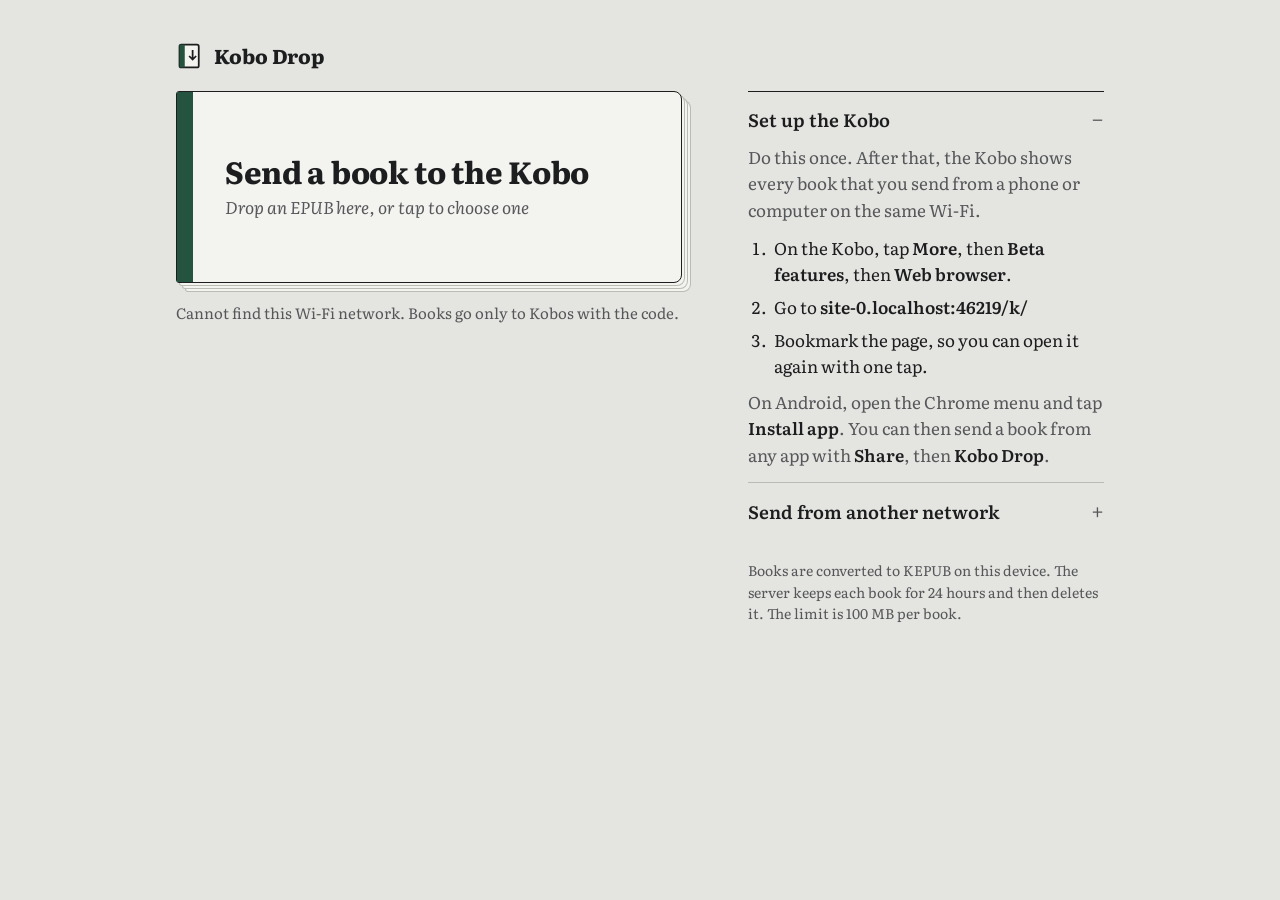
==== index.html @ 8c9ad4e5 "feat: receive EPUBs from the Android share sheet The manifest registers a share target. A service wo" ====
<!doctype html>
<html lang="en">
<head>
<meta charset="utf-8">
<meta name="viewport" content="width=device-width, initial-scale=1, viewport-fit=cover">
<title>Kobo Drop</title>
<meta name="description" content="Send EPUB books to a Kobo e-reader. They arrive as KEPUB.">
<meta name="theme-color" content="#E4E5E0">
<meta name="apple-mobile-web-app-capable" content="yes">
<meta name="mobile-web-app-capable" content="yes">
<meta name="apple-mobile-web-app-title" content="Kobo Drop">
<meta name="apple-mobile-web-app-status-bar-style" content="default">
<link rel="manifest" href="manifest.webmanifest">
<link rel="icon" href="icon.svg" type="image/svg+xml">
<link rel="apple-touch-icon" href="icon-180.png">
<link rel="preconnect" href="https://fonts.googleapis.com">
<link rel="preconnect" href="https://fonts.gstatic.com" crossorigin>
<link href="https://fonts.googleapis.com/css2?family=Literata:ital,opsz,wght@0,7..72,400;0,7..72,600;0,7..72,750;1,7..72,400&display=swap" rel="stylesheet">
<link rel="stylesheet" href="style.css?v=10">
</head>
<body>
<main>
  <header class="mark">
    <img src="icon.svg" alt="" width="28" height="28">
    <h1>Kobo Drop</h1>
  </header>

  <div class="send">
    <label class="book" id="drop">
      <input type="file" id="file" accept=".epub,application/epub+zip" multiple>
      <span class="book-title">Send a book to the Kobo</span>
      <span class="book-sub">Drop an EPUB here, or tap to choose one</span>
    </label>

    <p class="where" id="where">Looking for this Wi-Fi network.</p>

    <ol class="sent" id="sent" aria-live="polite"></ol>
  </div>

  <aside class="side">
    <details class="setup" id="setup">
      <summary><h2>Set up the Kobo</h2></summary>
      <p>Do this once. After that, the Kobo shows every book that you send from a phone or computer on the same Wi-Fi.</p>
      <ol class="steps">
        <li>On the Kobo, tap <b>More</b>, then <b>Beta features</b>, then <b>Web browser</b>.</li>
        <li>Go to <b class="addr" id="kobo-addr"></b></li>
        <li>Bookmark the page, so you can open it again with one tap.</li>
      </ol>
      <p>On Android, open the Chrome menu and tap <b>Install app</b>. You can then send a book from any app with <b>Share</b>, then <b>Kobo Drop</b>.</p>
    </details>

    <details class="setup away">
      <summary><h2>Send from another network</h2></summary>
      <p>On the Kobo page, tap <b>Use a code</b> and type <b class="code" id="code"></b></p>
      <p>Also use the code if the Wi-Fi network number here and on the Kobo page are not the same. A VPN, iCloud Private Relay, or mobile data can cause this.</p>
      <form id="code-form">
        <label for="code-input">Code from another phone or computer</label>
        <input id="code-input" autocomplete="off" autocapitalize="off" spellcheck="false" placeholder="abcd-efgh">
        <button type="submit">Use this code</button>
      </form>
    </details>

    <p class="fine">Books are converted to KEPUB on this device. The server keeps each book for 24 hours and then deletes it. The limit is 100 MB per book.</p>
  </aside>
</main>
<script src="wasm_exec.js"></script>
<script src="app.js?v=10"></script>
</body>
</html>
---- style.css ----
:root {
  --paper: #E4E5E0;
  --page: #F3F3EF;
  --ink: #1C1D1F;
  --ink-soft: #55575A;
  --edge: #B9BBB4;
  --plate: #24533F;
  --mark: #EFDB6B;
  --error: #9B2C1F;
  color-scheme: light;
}

* { box-sizing: border-box; }

body {
  margin: 0;
  background: var(--paper);
  color: var(--ink);
  font-family: "Literata", Georgia, serif;
  font-optical-sizing: auto;
  font-size: 1.0625rem;
  line-height: 1.55;
}

main {
  max-width: 60rem;
  margin: 0 auto;
  padding: max(1.25rem, env(safe-area-inset-top)) max(16px, env(safe-area-inset-right)) max(2.5rem, env(safe-area-inset-bottom)) max(16px, env(safe-area-inset-left));
}

@media (min-width: 860px) {
  main {
    display: grid;
    grid-template-columns: minmax(0, 1.45fr) minmax(0, 1fr);
    grid-template-rows: auto 1fr;
    column-gap: 3.5rem;
    padding-top: 2.5rem;
  }
  .mark { grid-column: 1 / -1; }
}

.side { margin-top: 2rem; }

@media (min-width: 860px) {
  .side { margin-top: 0; }
}

a { color: var(--plate); }

:focus-visible {
  outline: 3px solid var(--plate);
  outline-offset: 3px;
}

.mark {
  display: flex;
  align-items: center;
  gap: 0.6rem;
  margin-bottom: 1.25rem;
}

.mark h1 {
  margin: 0;
  font-size: 1.25rem;
  font-weight: 750;
  letter-spacing: -0.01em;
}

/* The drop target is drawn as a closed book: cover on the left, page edges on the right. */
.book {
  position: relative;
  display: flex;
  flex-direction: column;
  justify-content: center;
  min-height: 8.5rem;
  padding: 1.25rem 1.5rem 1.25rem 2.5rem;
  margin-right: 10px;
  background: var(--page);
  border: 1.5px solid var(--ink);
  border-radius: 3px 8px 8px 3px;
  box-shadow:
    3px 3px 0 -1px var(--page), 3px 3px 0 0 var(--edge),
    6px 6px 0 -1px var(--page), 6px 6px 0 0 var(--edge),
    9px 9px 0 -1px var(--page), 9px 9px 0 0 var(--edge);
  cursor: pointer;
}

@media (min-width: 860px) {
  .book { min-height: 12rem; padding-left: 3rem; }
}

.book::before {
  content: "";
  position: absolute;
  inset: 0 auto 0 0;
  width: 1rem;
  background: var(--plate);
  border-radius: 1px 0 0 1px;
}

.book:hover .book-title,
.book.over .book-title { text-decoration: underline; text-decoration-thickness: 2px; text-underline-offset: 5px; }

.book.over { background: #FBFBF7; }

.book:focus-within { outline: 3px solid var(--plate); outline-offset: 5px; }

.book input {
  position: absolute;
  width: 1px;
  height: 1px;
  opacity: 0;
}

.book-title {
  font-size: clamp(1.45rem, 6vw, 1.9rem);
  font-weight: 750;
  line-height: 1.15;
  letter-spacing: -0.01em;
}

.book-sub {
  margin-top: 0.3rem;
  color: var(--ink-soft);
  font-style: italic;
}

.where {
  margin: 1.1rem 10px 0 0;
  color: var(--ink-soft);
  font-size: 0.9375rem;
}

.where b { color: var(--ink); font-weight: 600; }

.sent {
  list-style: none;
  padding: 0;
  margin: 1.25rem 0 0;
}

.sent:empty { display: none; }

.sent li {
  display: grid;
  grid-template-columns: 3rem minmax(0, 1fr);
  grid-template-areas: "cover title" "cover author" "cover state";
  align-content: start;
  column-gap: 0.9rem;
  padding: 0.75rem 0;
  border-bottom: 1px solid var(--edge);
}

.sent li:first-child { border-top: 1px solid var(--edge); }

.sent .cover {
  grid-area: cover;
  width: 3rem;
  height: 4.5rem;
  object-fit: cover;
  border: 1px solid var(--ink);
  border-radius: 1px 3px 3px 1px;
  background: var(--plate);
}

.sent .title {
  grid-area: title;
  font-weight: 600;
  line-height: 1.3;
  overflow-wrap: anywhere;
}

.sent .author {
  grid-area: author;
  color: var(--ink-soft);
  font-size: 0.9375rem;
}

.sent .line {
  grid-area: state;
  display: flex;
  flex-wrap: wrap;
  align-items: baseline;
  gap: 0.25rem 0.9rem;
  margin-top: 0.2rem;
}

.sent .state {
  font-size: 0.9375rem;
  color: var(--ink-soft);
}

.sent .remove {
  font: inherit;
  font-size: 0.9375rem;
  color: var(--ink-soft);
  background: none;
  border: 0;
  padding: 0;
  text-decoration: underline;
  text-underline-offset: 3px;
  cursor: pointer;
}

.sent .removed .title,
.sent .removed .cover { opacity: 0.45; }

.sent .done .state {
  color: var(--ink);
  background: linear-gradient(transparent 55%, var(--mark) 55%);
  padding: 0 0.15em;
}

.sent .failed .state { color: var(--error); }

.setup {
  border-top: 1.5px solid var(--ink);
  padding: 0.9rem 0;
}

.setup + .setup { border-top-width: 1px; border-top-color: var(--edge); }

.setup summary {
  cursor: pointer;
  list-style: none;
  display: flex;
  justify-content: space-between;
  align-items: baseline;
}

.setup summary::-webkit-details-marker { display: none; }

.setup summary::after {
  content: "+";
  font-size: 1.4rem;
  line-height: 1;
  color: var(--ink-soft);
}

.setup[open] summary::after { content: "\2212"; }

.setup h2 {
  display: inline;
  font-size: 1.125rem;
  font-weight: 600;
  margin: 0;
}

.setup p { margin: 0.6rem 0 0; color: var(--ink-soft); }

.steps {
  margin: 0.75rem 0 0;
  padding-left: 1.4rem;
}

.steps li { margin-bottom: 0.4rem; padding-left: 0.25rem; }

.steps b, .setup p b { font-weight: 600; color: var(--ink); }

.addr { overflow-wrap: anywhere; }

.code {
  display: inline-block;
  font-size: 1.35rem;
  letter-spacing: 0.08em;
  padding: 0 0.35rem;
  background: var(--page);
  border: 1px solid var(--edge);
  border-radius: 4px;
}

.away form {
  display: flex;
  flex-wrap: wrap;
  gap: 0.5rem;
  margin-top: 1rem;
}

.away label { flex-basis: 100%; color: var(--ink-soft); font-size: 0.9375rem; }

.away input,
.away button {
  font: inherit;
  padding: 0.5rem 0.75rem;
  border-radius: 4px;
  border: 1.5px solid var(--ink);
}

.away input { background: var(--page); flex: 1 1 10rem; min-width: 0; }

.away button {
  background: var(--ink);
  color: var(--paper);
  cursor: pointer;
}

.fine {
  margin: 1.25rem 0 0;
  font-size: 0.875rem;
  color: var(--ink-soft);
}

.sent .author:empty { display: none; }

.sent .failed .cover { background: var(--edge); border-color: var(--edge); }
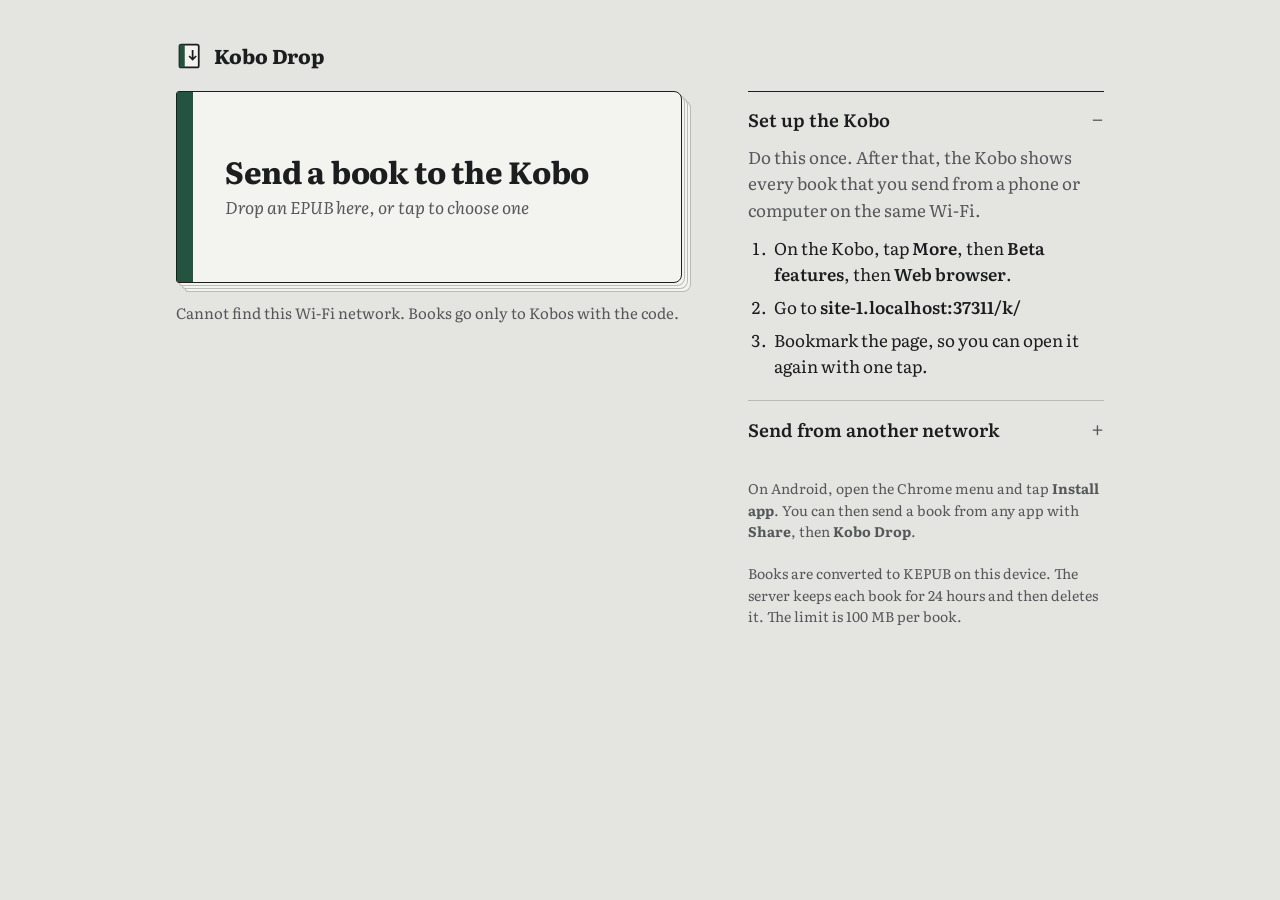
==== commit c053368a: "fix: issues from a full code review, and a README for visitors - Worker: download names with non-Lat" ====
--- a/index.html
+++ b/index.html
@@ -16,7 +16,7 @@
 <link rel="preconnect" href="https://fonts.googleapis.com">
 <link rel="preconnect" href="https://fonts.gstatic.com" crossorigin>
 <link href="https://fonts.googleapis.com/css2?family=Literata:ital,opsz,wght@0,7..72,400;0,7..72,600;0,7..72,750;1,7..72,400&display=swap" rel="stylesheet">
-<link rel="stylesheet" href="style.css?v=10">
+<link rel="stylesheet" href="style.css?v=11">
 </head>
 <body>
 <main>
@@ -46,7 +46,6 @@
         <li>Go to <b class="addr" id="kobo-addr"></b></li>
         <li>Bookmark the page, so you can open it again with one tap.</li>
       </ol>
-      <p>On Android, open the Chrome menu and tap <b>Install app</b>. You can then send a book from any app with <b>Share</b>, then <b>Kobo Drop</b>.</p>
     </details>
 
     <details class="setup away">
@@ -60,10 +59,12 @@
       </form>
     </details>
 
+    <p class="fine">On Android, open the Chrome menu and tap <b>Install app</b>. You can then send a book from any app with <b>Share</b>, then <b>Kobo Drop</b>.</p>
+
     <p class="fine">Books are converted to KEPUB on this device. The server keeps each book for 24 hours and then deletes it. The limit is 100 MB per book.</p>
   </aside>
 </main>
 <script src="wasm_exec.js"></script>
-<script src="app.js?v=10"></script>
+<script src="app.js?v=11"></script>
 </body>
 </html>
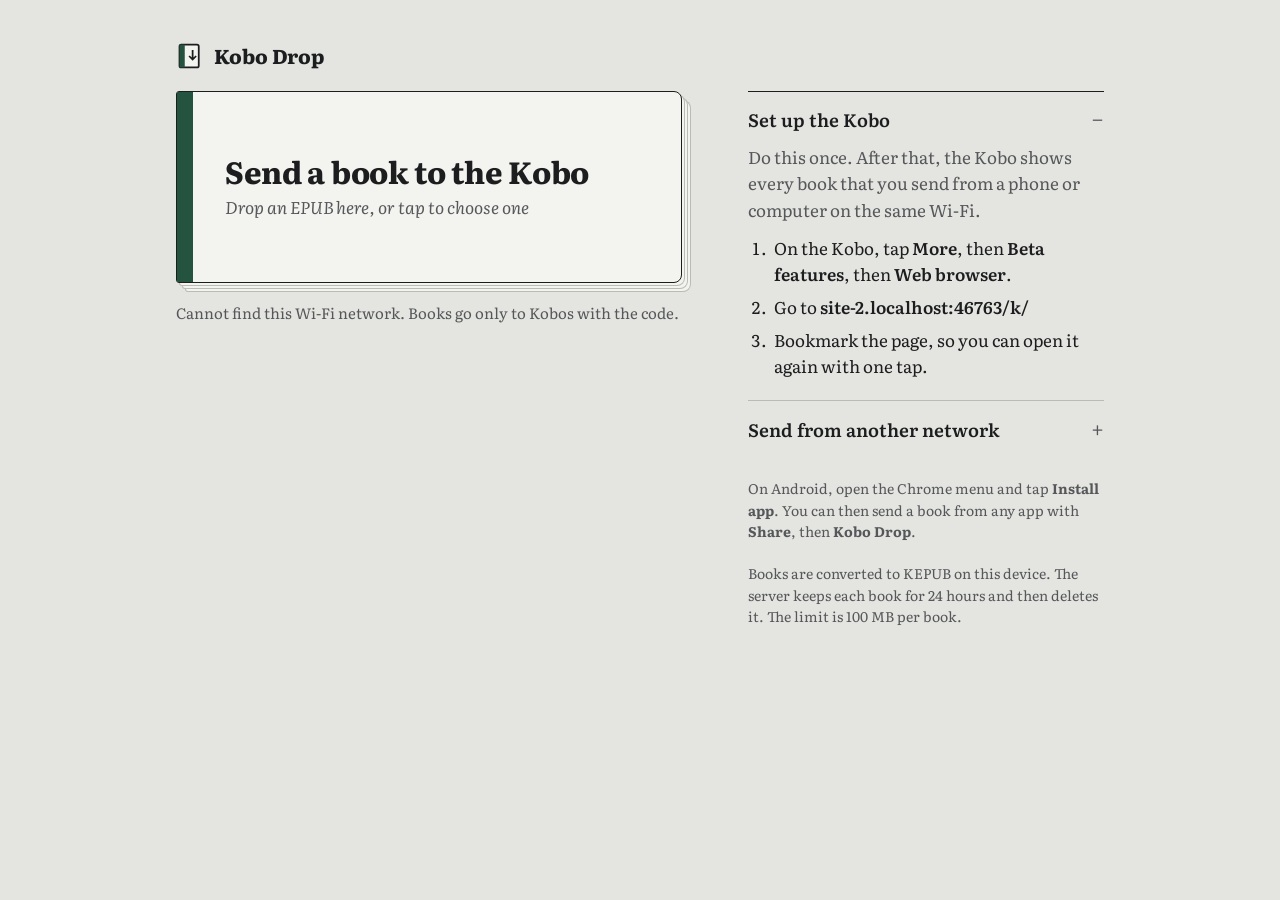
==== commit 26741891: "fix: retry uploads after a network drop A part or record request that fails with no response or a 5x" ====
--- a/index.html
+++ b/index.html
@@ -16,7 +16,7 @@
 <link rel="preconnect" href="https://fonts.googleapis.com">
 <link rel="preconnect" href="https://fonts.gstatic.com" crossorigin>
 <link href="https://fonts.googleapis.com/css2?family=Literata:ital,opsz,wght@0,7..72,400;0,7..72,600;0,7..72,750;1,7..72,400&display=swap" rel="stylesheet">
-<link rel="stylesheet" href="style.css?v=11">
+<link rel="stylesheet" href="style.css?v=12">
 </head>
 <body>
 <main>
@@ -65,6 +65,6 @@
   </aside>
 </main>
 <script src="wasm_exec.js"></script>
-<script src="app.js?v=11"></script>
+<script src="app.js?v=12"></script>
 </body>
 </html>
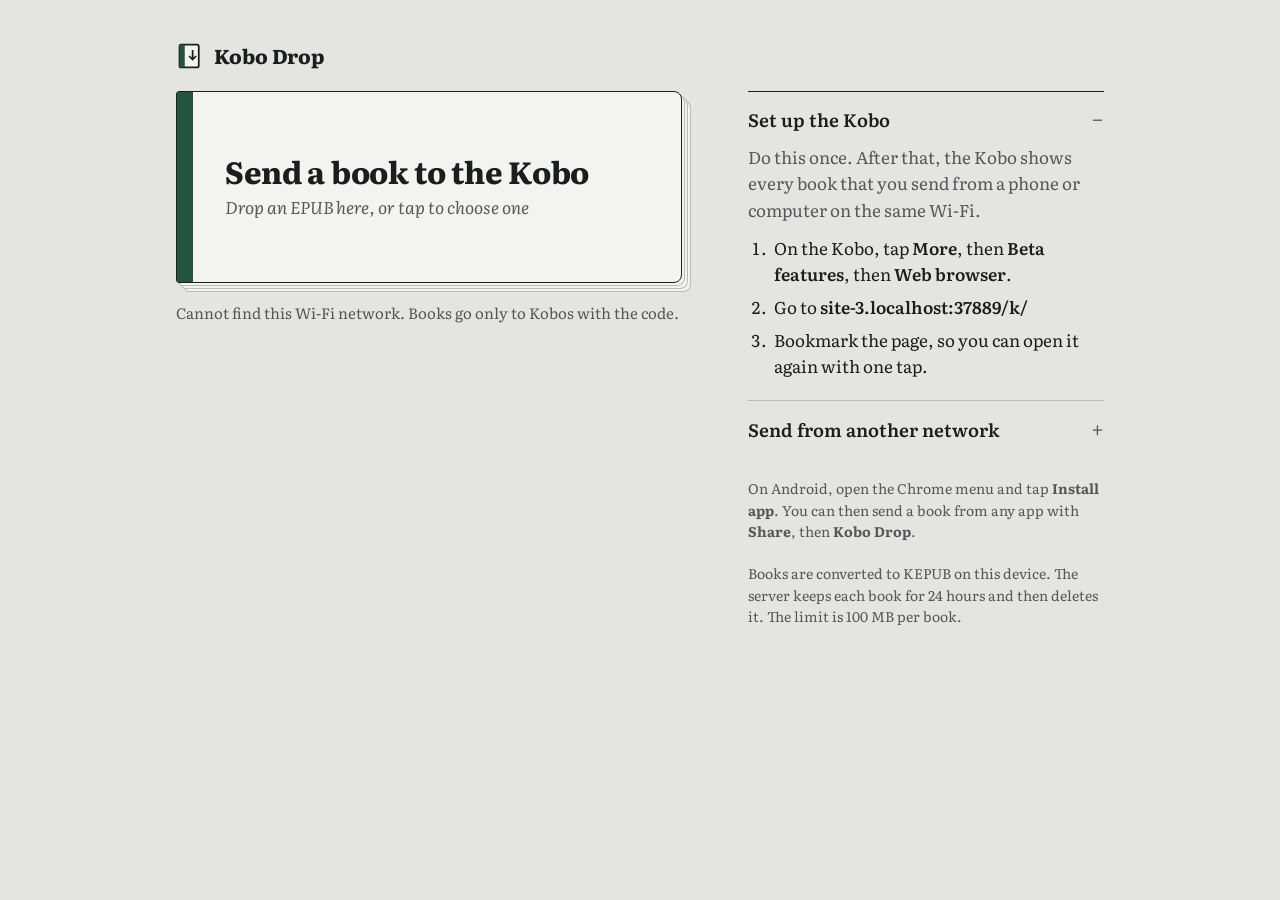
==== commit b0087d34: "feat: clean book titles and add missing covers The send page strips download-site junk (z-library, A" ====
--- a/index.html
+++ b/index.html
@@ -16,7 +16,7 @@
 <link rel="preconnect" href="https://fonts.googleapis.com">
 <link rel="preconnect" href="https://fonts.gstatic.com" crossorigin>
 <link href="https://fonts.googleapis.com/css2?family=Literata:ital,opsz,wght@0,7..72,400;0,7..72,600;0,7..72,750;1,7..72,400&display=swap" rel="stylesheet">
-<link rel="stylesheet" href="style.css?v=12">
+<link rel="stylesheet" href="style.css?v=13">
 </head>
 <body>
 <main>
@@ -65,6 +65,7 @@
   </aside>
 </main>
 <script src="wasm_exec.js"></script>
-<script src="app.js?v=12"></script>
+<script src="names.js?v=13"></script>
+<script src="app.js?v=13"></script>
 </body>
 </html>
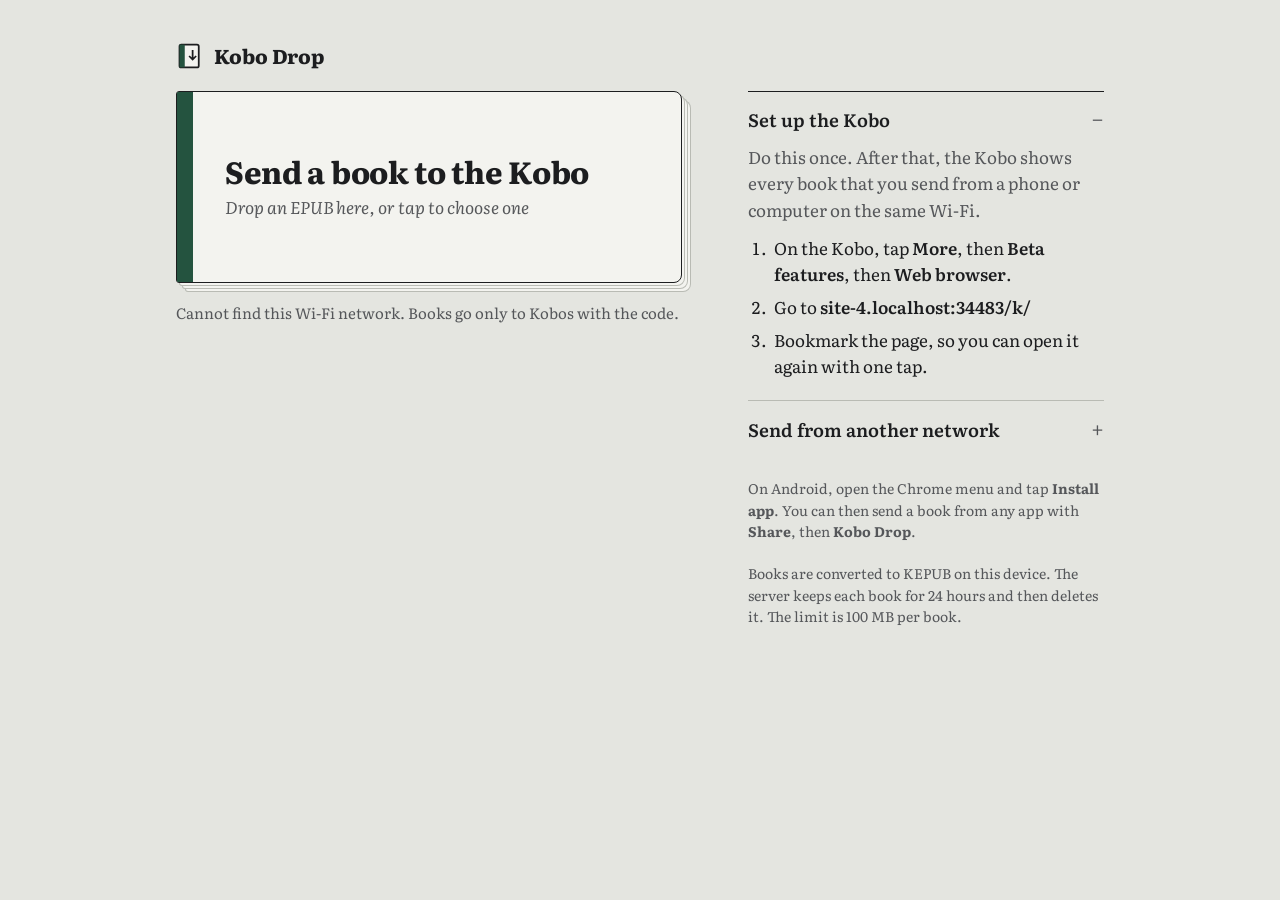
==== commit df6f2142: "fix: declare a guessed cover so the Kobo library shows it Many EPUB 2 books ship a cover image witho" ====
--- a/index.html
+++ b/index.html
@@ -16,7 +16,7 @@
 <link rel="preconnect" href="https://fonts.googleapis.com">
 <link rel="preconnect" href="https://fonts.gstatic.com" crossorigin>
 <link href="https://fonts.googleapis.com/css2?family=Literata:ital,opsz,wght@0,7..72,400;0,7..72,600;0,7..72,750;1,7..72,400&display=swap" rel="stylesheet">
-<link rel="stylesheet" href="style.css?v=13">
+<link rel="stylesheet" href="style.css?v=14">
 </head>
 <body>
 <main>
@@ -65,7 +65,7 @@
   </aside>
 </main>
 <script src="wasm_exec.js"></script>
-<script src="names.js?v=13"></script>
-<script src="app.js?v=13"></script>
+<script src="names.js?v=14"></script>
+<script src="app.js?v=14"></script>
 </body>
 </html>
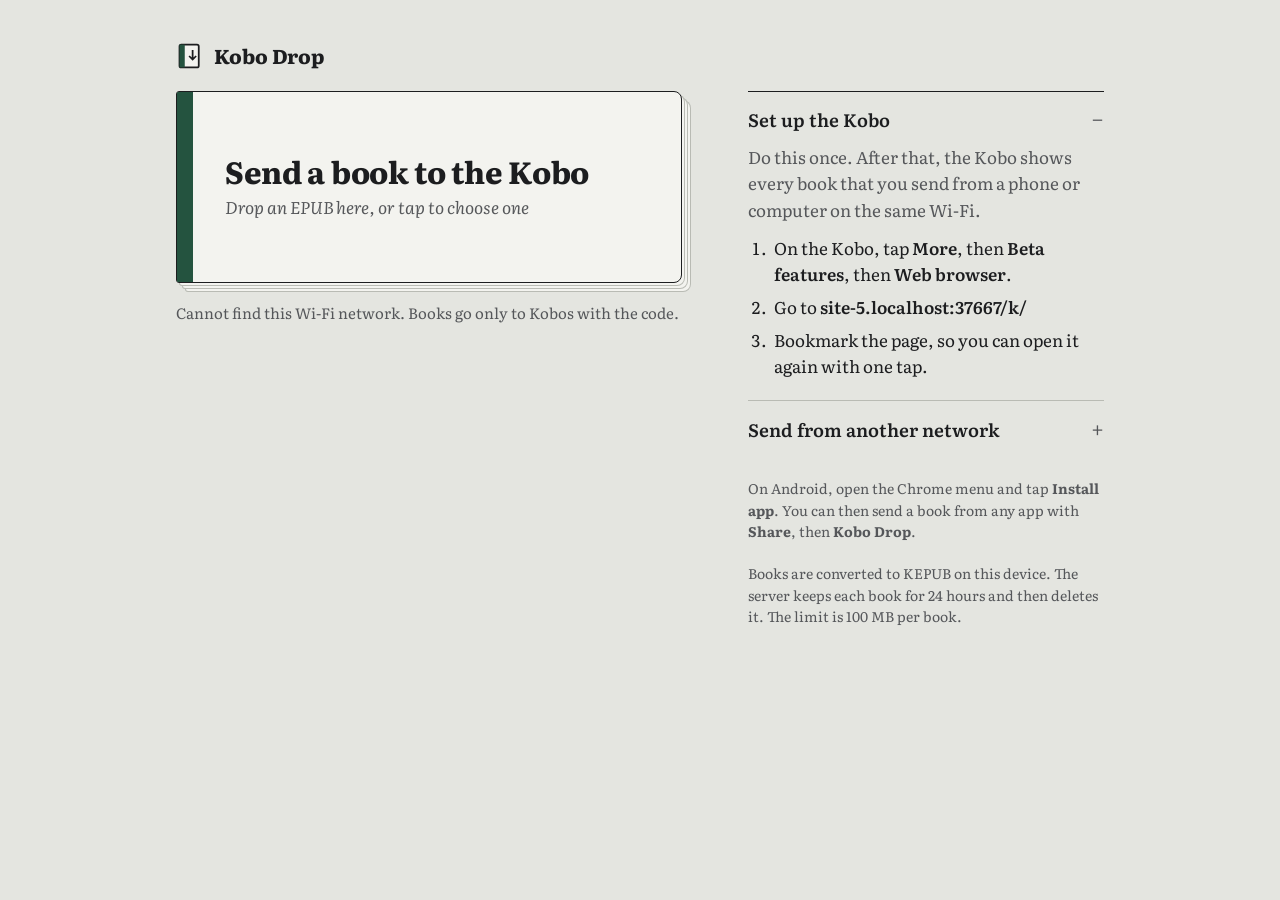
==== commit f8f3f57a: "fix: issues from the final code review - Worker: /list no longer exposes the channels a book went to" ====
--- a/index.html
+++ b/index.html
@@ -16,7 +16,7 @@
 <link rel="preconnect" href="https://fonts.googleapis.com">
 <link rel="preconnect" href="https://fonts.gstatic.com" crossorigin>
 <link href="https://fonts.googleapis.com/css2?family=Literata:ital,opsz,wght@0,7..72,400;0,7..72,600;0,7..72,750;1,7..72,400&display=swap" rel="stylesheet">
-<link rel="stylesheet" href="style.css?v=14">
+<link rel="stylesheet" href="style.css?v=16">
 </head>
 <body>
 <main>
@@ -65,7 +65,7 @@
   </aside>
 </main>
 <script src="wasm_exec.js"></script>
-<script src="names.js?v=14"></script>
-<script src="app.js?v=14"></script>
+<script src="names.js?v=16"></script>
+<script src="app.js?v=16"></script>
 </body>
 </html>
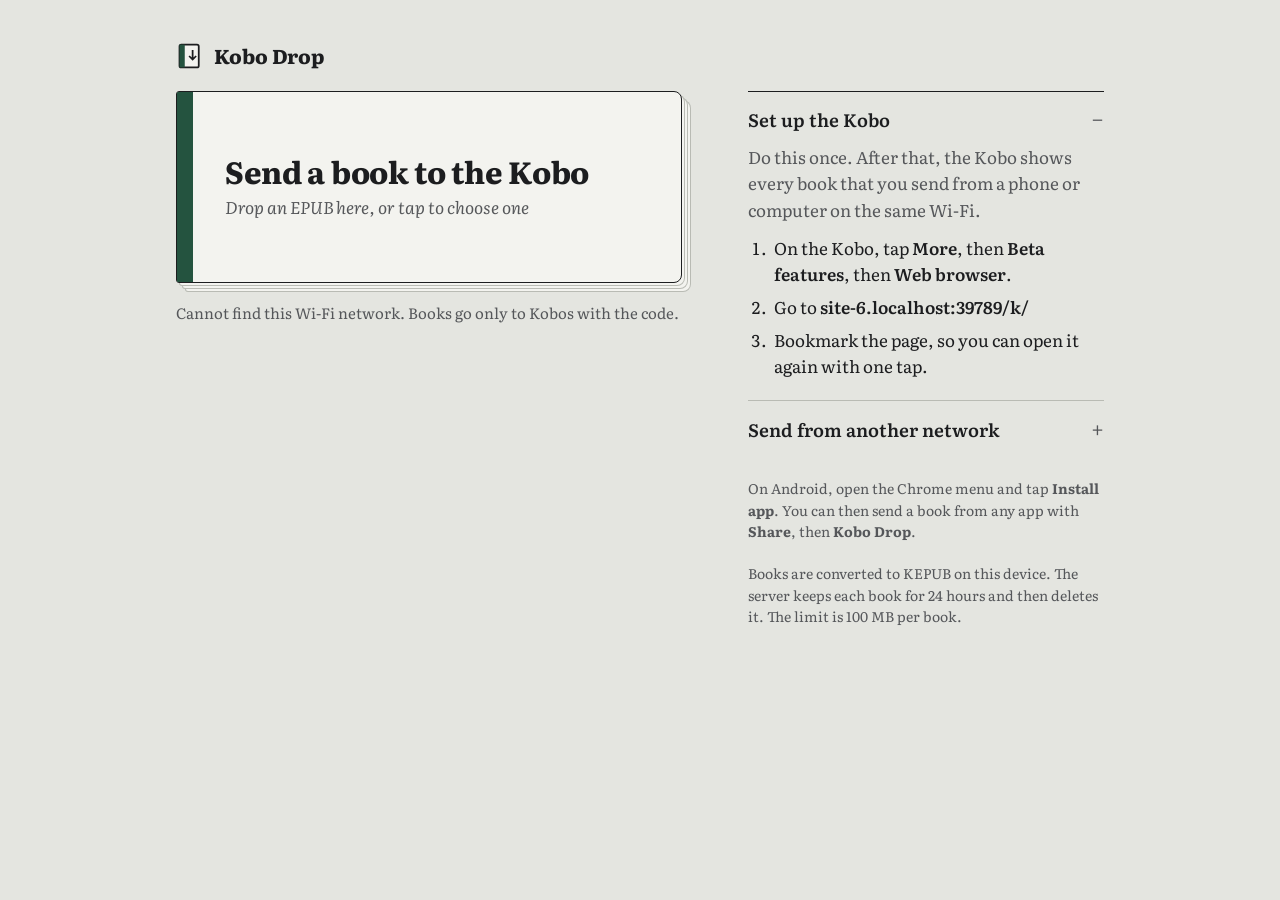
==== commit 96a98cc3: "fix: try an upload request up to five times On a home network with frequent short drops to Cloudflar" ====
--- a/index.html
+++ b/index.html
@@ -16,7 +16,7 @@
 <link rel="preconnect" href="https://fonts.googleapis.com">
 <link rel="preconnect" href="https://fonts.gstatic.com" crossorigin>
 <link href="https://fonts.googleapis.com/css2?family=Literata:ital,opsz,wght@0,7..72,400;0,7..72,600;0,7..72,750;1,7..72,400&display=swap" rel="stylesheet">
-<link rel="stylesheet" href="style.css?v=16">
+<link rel="stylesheet" href="style.css?v=17">
 </head>
 <body>
 <main>
@@ -65,7 +65,7 @@
   </aside>
 </main>
 <script src="wasm_exec.js"></script>
-<script src="names.js?v=16"></script>
-<script src="app.js?v=16"></script>
+<script src="names.js?v=17"></script>
+<script src="app.js?v=17"></script>
 </body>
 </html>
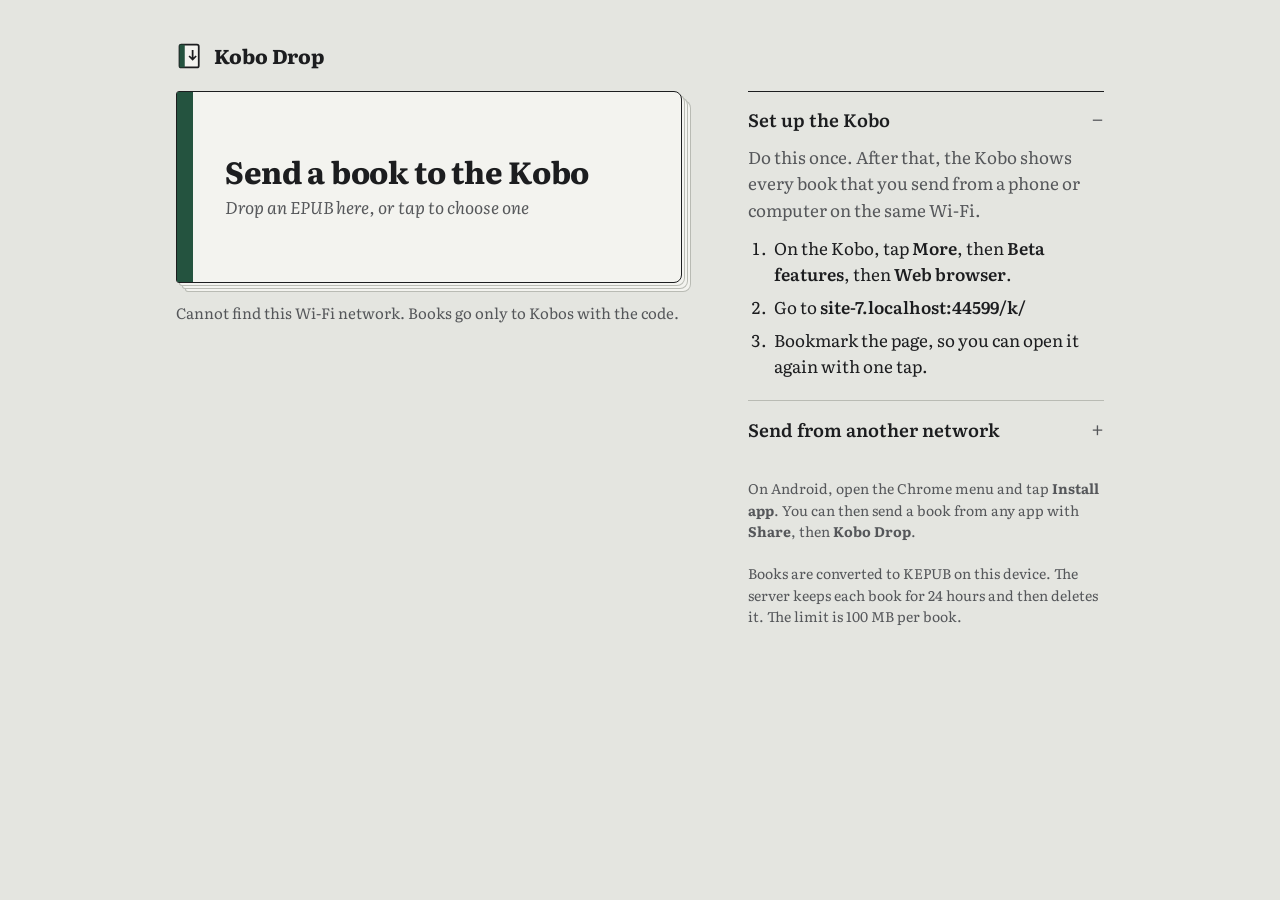
==== commit e411ec60: "fix: issues from a third code review - Converter: treats a cover as declared only when kepubify will" ====
--- a/index.html
+++ b/index.html
@@ -16,7 +16,7 @@
 <link rel="preconnect" href="https://fonts.googleapis.com">
 <link rel="preconnect" href="https://fonts.gstatic.com" crossorigin>
 <link href="https://fonts.googleapis.com/css2?family=Literata:ital,opsz,wght@0,7..72,400;0,7..72,600;0,7..72,750;1,7..72,400&display=swap" rel="stylesheet">
-<link rel="stylesheet" href="style.css?v=17">
+<link rel="stylesheet" href="style.css?v=18">
 </head>
 <body>
 <main>
@@ -65,7 +65,7 @@
   </aside>
 </main>
 <script src="wasm_exec.js"></script>
-<script src="names.js?v=17"></script>
-<script src="app.js?v=17"></script>
+<script src="names.js?v=18"></script>
+<script src="app.js?v=18"></script>
 </body>
 </html>
